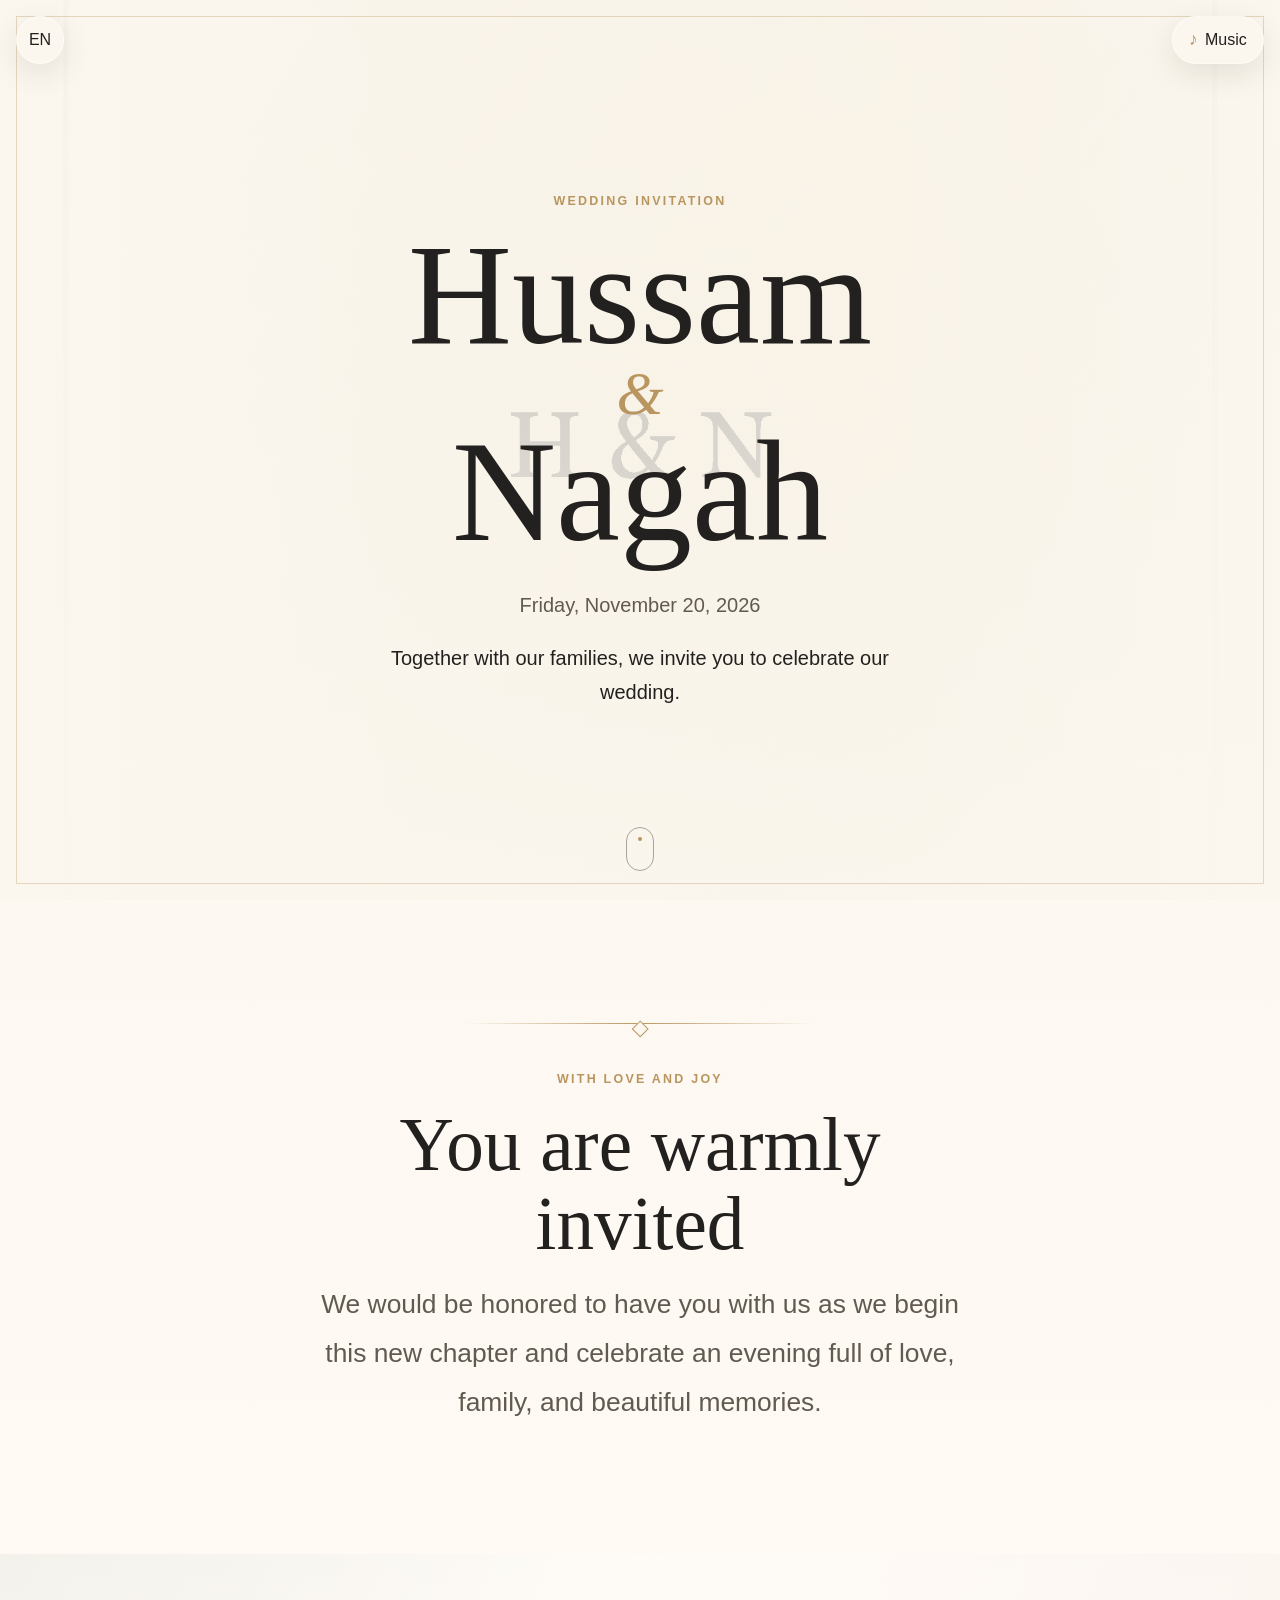
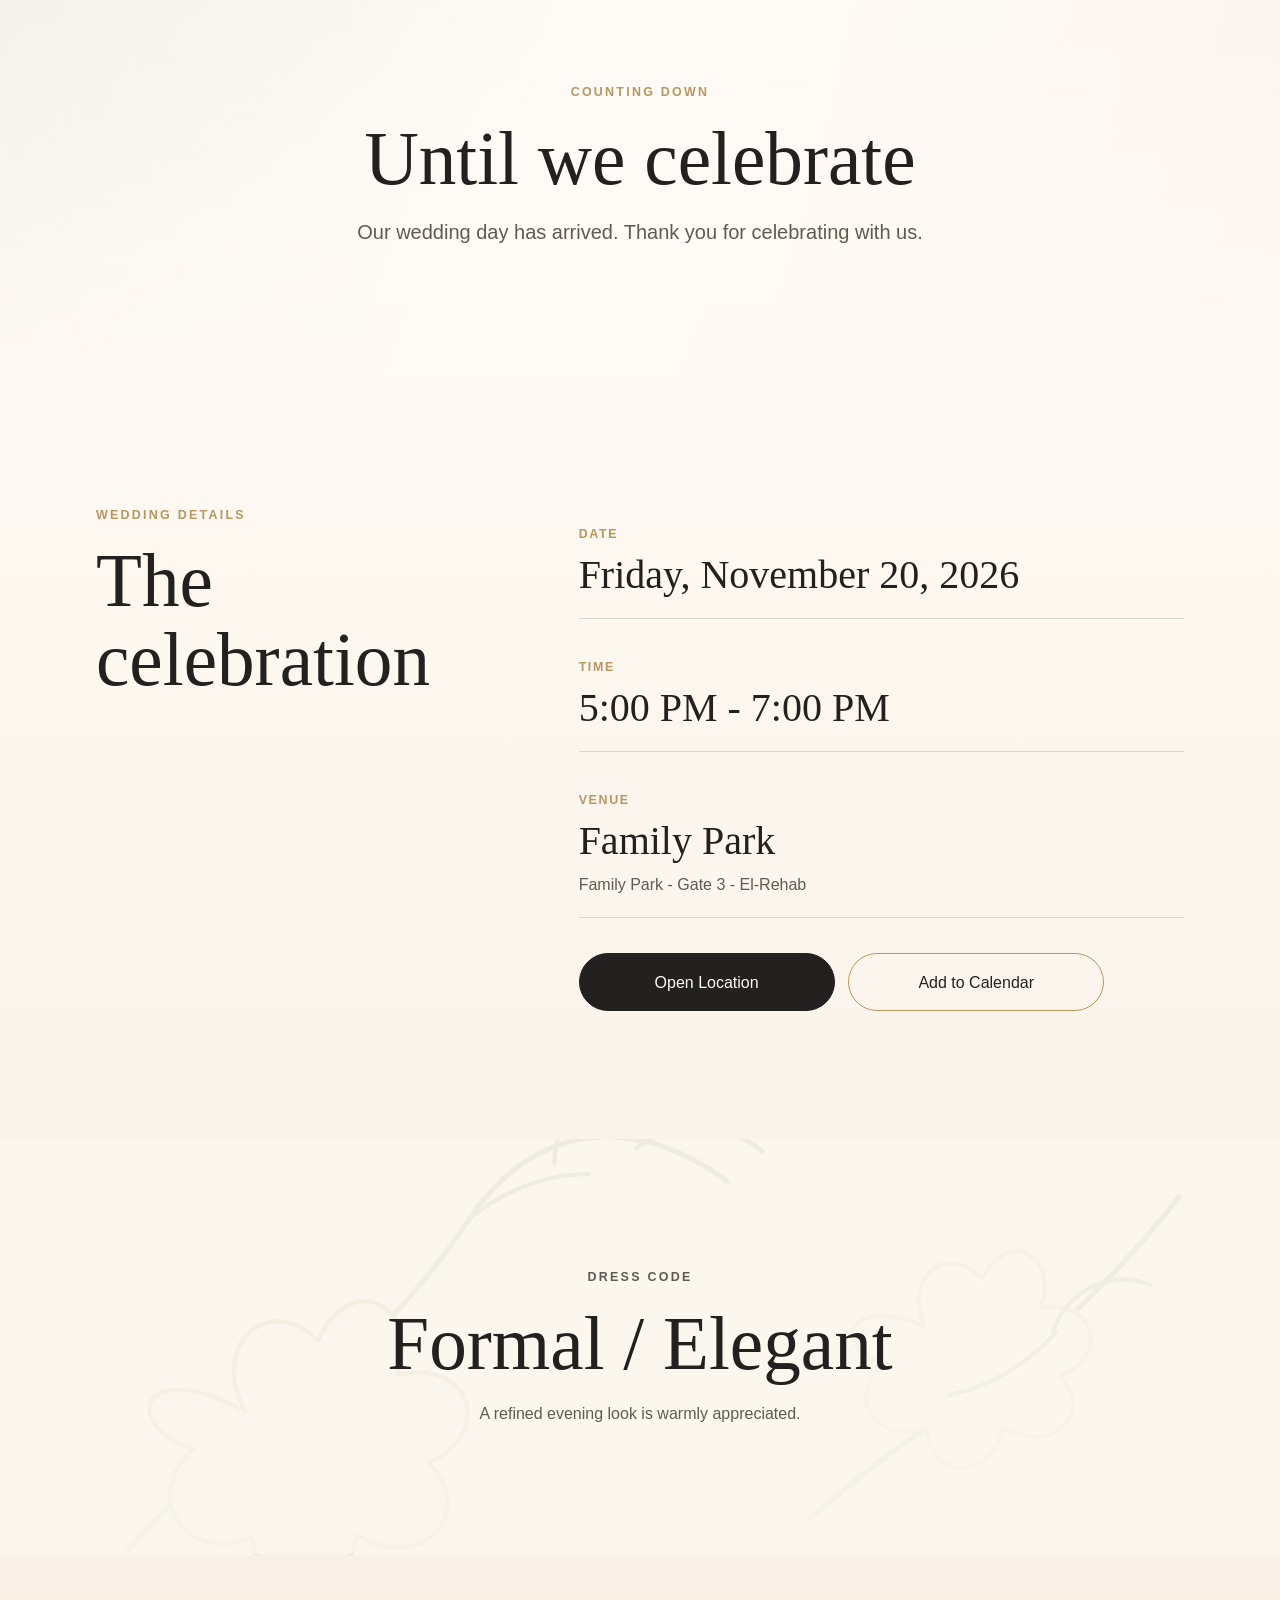
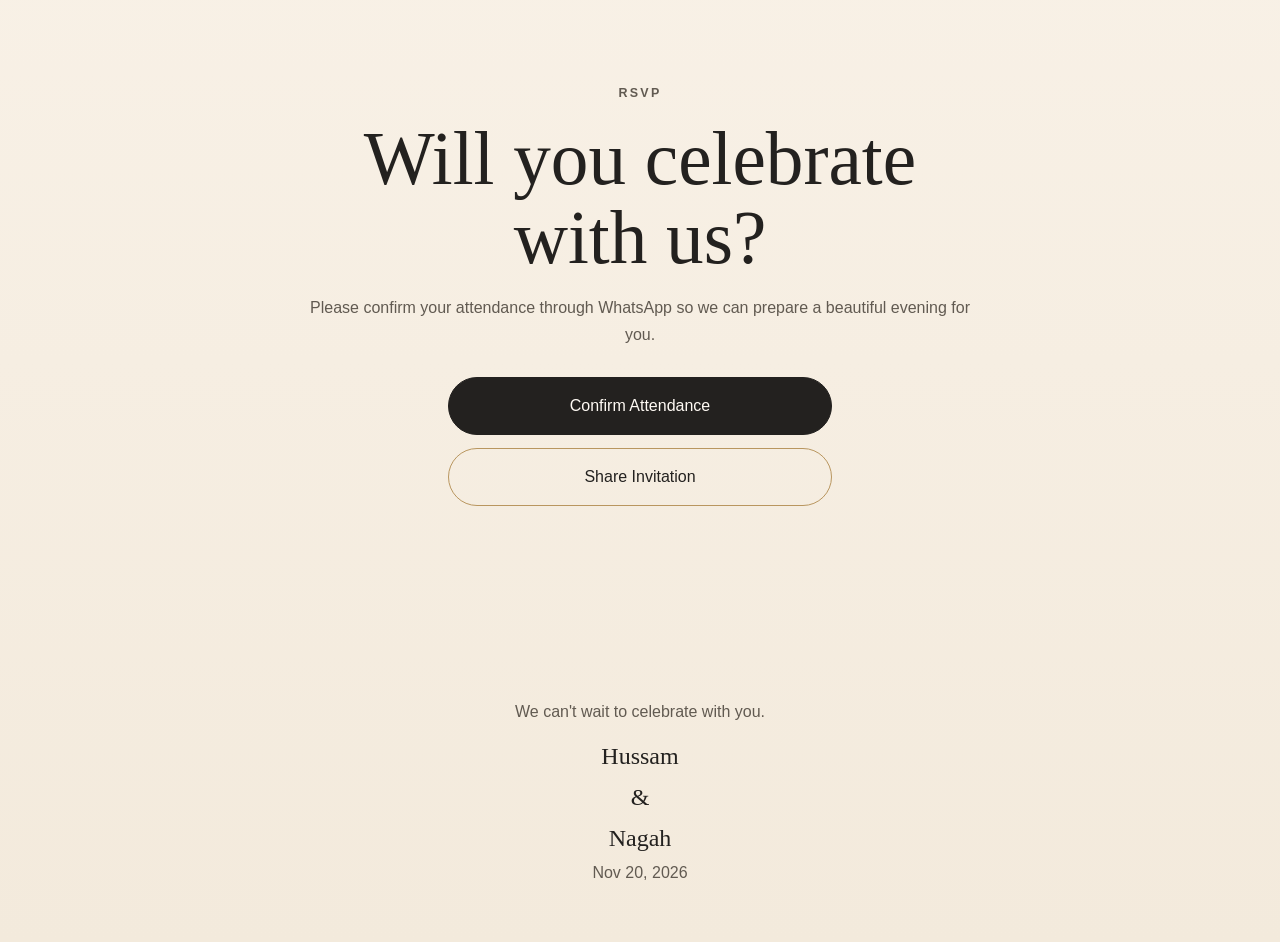
==== classic/index.html @ 56cccf3a "theme merge" ====
<!doctype html>
<html lang="en" dir="ltr">
  <head>
    <meta charset="utf-8" />
    <meta name="viewport" content="width=device-width, initial-scale=1" />
    <title>Hussam & Bride Name | Wedding Invitation</title>
    <meta
      name="description"
      content="Together with their families, Hussam and Bride Name invite you to celebrate their wedding."
    />
    <link rel="canonical" href="https://hussamhamdy.github.io/Wedding/classic/" />
    <meta name="theme-color" content="#f6efe3" />

    <meta property="og:type" content="website" />
    <meta property="og:title" content="Hussam & Bride Name | Wedding Invitation" />
    <meta
      property="og:description"
      content="Together with their families, Hussam and Bride Name invite you to celebrate their wedding."
    />
    <meta property="og:image" content="assets/images/share-preview.jpg" />
    <meta property="og:url" content="https://hussamhamdy.github.io/Wedding/classic/" />

    <link rel="icon" href="favicon/favicon.svg" type="image/svg+xml" />
    <link rel="apple-touch-icon" href="favicon/apple-touch-icon.svg" />
    <link rel="preload" as="image" href="assets/images/hero-placeholder.jpg" />
    <link rel="stylesheet" href="style.css?v=20261009-2" />
  </head>
  <body>
    <a class="skip-link" href="#invitation">Skip to invitation</a>

    <header class="topbar" aria-label="Wedding invitation controls">
      <button class="language-toggle" id="languageToggle" type="button" aria-label="Switch language">
        <span data-label="language-current">EN</span>
      </button>
      <button class="music-toggle" id="musicToggle" type="button" aria-label="Toggle music" hidden>
        <span class="music-icon" aria-hidden="true">♪</span>
        <span data-i18n="musicOff">Music</span>
      </button>
    </header>

    <main>
      <section class="hero section-panel" id="home" aria-labelledby="hero-title">
        <div class="hero-media" aria-hidden="true"></div>
        <div class="hero-inner reveal">
          <p class="eyebrow" data-i18n="heroEyebrow">Wedding Invitation</p>
          <h1 class="couple-names" id="hero-title">
            <span data-config="groomName">Hussam</span>
            <span class="ampersand">&amp;</span>
            <span data-config="brideName">Bride Name</span>
          </h1>
          <p class="hero-date" data-config="displayDate">Saturday, November 21, 2026</p>
          <p class="hero-copy" data-i18n="heroCopy">
            Together with our families, we invite you to celebrate our wedding.
          </p>
        </div>
        <a class="scroll-indicator" href="#invitation" aria-label="Scroll to invitation">
          <span></span>
        </a>
      </section>

      <section class="invitation section-panel" id="invitation" aria-labelledby="invitation-title">
        <div class="ornament" aria-hidden="true"></div>
        <div class="content-narrow reveal">
          <p class="eyebrow" data-i18n="invitationEyebrow">With love and joy</p>
          <h2 id="invitation-title" data-i18n="invitationTitle">You are warmly invited</h2>
          <p class="invitation-text" data-i18n="invitationMessage">
            We would be honored to have you with us as we begin this new chapter and celebrate an evening full of love, family, and beautiful memories.
          </p>
        </div>
      </section>

      <section class="countdown section-panel" aria-labelledby="countdown-title">
        <div class="content-wide reveal">
          <p class="eyebrow" data-i18n="countdownEyebrow">Counting down</p>
          <h2 id="countdown-title" data-i18n="countdownTitle">Until we celebrate</h2>
          <div class="countdown-grid" id="countdownGrid" role="timer" aria-live="polite">
            <div class="countdown-item">
              <strong data-countdown="days">00</strong>
              <span data-i18n="days">Days</span>
            </div>
            <div class="countdown-item">
              <strong data-countdown="hours">00</strong>
              <span data-i18n="hours">Hours</span>
            </div>
            <div class="countdown-item">
              <strong data-countdown="minutes">00</strong>
              <span data-i18n="minutes">Minutes</span>
            </div>
            <div class="countdown-item">
              <strong data-countdown="seconds">00</strong>
              <span data-i18n="seconds">Seconds</span>
            </div>
          </div>
          <p class="passed-message" id="passedMessage" data-i18n="passedMessage" hidden>
            Our wedding day has arrived. Thank you for celebrating with us.
          </p>
        </div>
      </section>

      <section class="details section-panel" aria-labelledby="details-title">
        <div class="content-wide details-layout reveal">
          <div>
            <p class="eyebrow" data-i18n="detailsEyebrow">Wedding details</p>
            <h2 id="details-title" data-i18n="detailsTitle">The celebration</h2>
          </div>
          <div class="detail-list">
            <article class="detail-block">
              <span data-i18n="dateLabel">Date</span>
              <strong data-config="detailDate">Saturday, November 21, 2026</strong>
            </article>
            <article class="detail-block">
              <span data-i18n="timeLabel">Time</span>
              <strong data-config="detailTime">7:00 PM - 11:59 PM</strong>
            </article>
            <article class="detail-block">
              <span data-i18n="venueLabel">Venue</span>
              <strong data-config="venueName">Venue Name</strong>
              <em data-config="venueAddress">Venue Address</em>
            </article>
          </div>
          <div class="action-row">
            <a class="button primary" id="locationButton" href="#" target="_blank" rel="noopener">
              <span data-i18n="openLocation">Open Location</span>
            </a>
            <button class="button secondary" id="calendarButton" type="button">
              <span data-i18n="addCalendar">Add to Calendar</span>
            </button>
          </div>
        </div>
      </section>

      <section class="dress section-panel" id="dressCodeSection" aria-labelledby="dress-title">
        <div class="content-narrow reveal">
          <p class="eyebrow" data-i18n="dressEyebrow">Dress code</p>
          <h2 id="dress-title" data-config="dressCodeTitle">Formal / Elegant</h2>
          <p data-i18n="dressNote">A refined evening look is warmly appreciated.</p>
        </div>
      </section>

      <section class="rsvp section-panel" aria-labelledby="rsvp-title">
        <div class="content-narrow reveal">
          <p class="eyebrow" data-i18n="rsvpEyebrow">RSVP</p>
          <h2 id="rsvp-title" data-i18n="rsvpTitle">Will you celebrate with us?</h2>
          <p data-i18n="rsvpCopy">
            Please confirm your attendance through WhatsApp so we can prepare a beautiful evening for you.
          </p>
          <a class="button primary rsvp-button" id="rsvpButton" href="#" target="_blank" rel="noopener">
            <span data-i18n="confirmAttendance">Confirm Attendance</span>
          </a>
          <button class="button secondary share-button" id="shareButton" type="button">
            <span data-i18n="shareInvitation">Share Invitation</span>
          </button>
        </div>
      </section>
    </main>

    <footer class="footer">
      <p data-i18n="footerMessage">We can't wait to celebrate with you.</p>
      <strong>
        <span data-config="groomName">Hussam</span>
        <span>&amp;</span>
        <span data-config="brideName">Bride Name</span>
      </strong>
      <span data-config="shortDate">21 Nov 2026</span>
    </footer>

    <audio id="backgroundMusic" preload="auto" loop></audio>
    <script src="script.js?v=20261009-3"></script>
  </body>
</html>
---- classic/style.css ----
:root {
  --ivory: #fbf7ef;
  --warm: #f3eadc;
  --champagne: #b9965f;
  --champagne-soft: #dcc79d;
  --charcoal: #23211f;
  --ink-soft: #615a51;
  --sage: #8d9a81;
  --rose: #d9b6aa;
  --line: rgba(74, 61, 44, 0.18);
  --shadow: 0 20px 60px rgba(39, 31, 24, 0.12);
  --serif: Georgia, "Times New Roman", serif;
  --sans: "Segoe UI", Tahoma, Arial, sans-serif;
  --arabic: Tahoma, "Segoe UI", Arial, sans-serif;
}

* {
  box-sizing: border-box;
}

[hidden] {
  display: none !important;
}

html {
  scroll-behavior: smooth;
}

body {
  margin: 0;
  min-width: 320px;
  background:
    radial-gradient(circle at 18% 0%, rgba(217, 182, 170, 0.26), transparent 34rem),
    linear-gradient(180deg, var(--ivory), #fffaf4 44%, var(--warm));
  color: var(--charcoal);
  font-family: var(--sans);
  line-height: 1.7;
  text-rendering: optimizeLegibility;
}

body[dir="rtl"] {
  font-family: var(--arabic);
}

body[dir="rtl"] .couple-names,
body[dir="rtl"] h2 {
  font-family: var(--arabic);
  letter-spacing: 0;
}

img {
  display: block;
  max-width: 100%;
}

button,
a {
  -webkit-tap-highlight-color: transparent;
}

button {
  font: inherit;
}

a {
  color: inherit;
}

:focus-visible {
  outline: 3px solid rgba(185, 150, 95, 0.55);
  outline-offset: 4px;
}

.skip-link {
  position: fixed;
  inset-inline-start: 1rem;
  top: 1rem;
  z-index: 20;
  transform: translateY(-150%);
  border-radius: 999px;
  background: var(--charcoal);
  color: #fff;
  padding: 0.7rem 1rem;
  text-decoration: none;
  transition: transform 180ms ease;
}

.skip-link:focus {
  transform: translateY(0);
}

.topbar {
  position: fixed;
  z-index: 10;
  inset: 1rem 1rem auto;
  display: flex;
  justify-content: space-between;
  pointer-events: none;
}

.language-toggle,
.music-toggle {
  pointer-events: auto;
  min-width: 48px;
  min-height: 48px;
  border: 1px solid rgba(255, 255, 255, 0.5);
  border-radius: 999px;
  background: rgba(251, 247, 239, 0.78);
  color: var(--charcoal);
  box-shadow: 0 10px 30px rgba(39, 31, 24, 0.1);
  backdrop-filter: blur(16px);
  cursor: pointer;
}

.music-toggle {
  display: inline-flex;
  align-items: center;
  gap: 0.45rem;
  padding: 0 1rem;
}

.music-icon {
  color: var(--champagne);
  font-size: 1.1rem;
}

.section-panel {
  position: relative;
  padding: clamp(4.5rem, 12vw, 8rem) 1.25rem;
  overflow: hidden;
}

.content-narrow,
.content-wide,
.hero-inner {
  position: relative;
  z-index: 1;
  width: min(100%, 42rem);
  margin-inline: auto;
}

.content-wide {
  width: min(100%, 68rem);
}

.hero {
  min-height: 100svh;
  display: grid;
  place-items: center;
  text-align: center;
  isolation: isolate;
}

.hero::after {
  content: "";
  position: absolute;
  inset: 1rem;
  border: 1px solid rgba(185, 150, 95, 0.34);
  pointer-events: none;
}

.hero-media {
  position: absolute;
  inset: 0;
  z-index: -2;
  background-image:
    linear-gradient(180deg, rgba(251, 247, 239, 0.72), rgba(251, 247, 239, 0.94)),
    url("assets/images/hero-placeholder.jpg");
  background-position: center;
  background-size: cover;
  transform: scale(1.02);
}

.hero-media::after {
  content: "";
  position: absolute;
  inset: 0;
  background:
    linear-gradient(90deg, rgba(251, 247, 239, 0.84), transparent 32%, transparent 68%, rgba(251, 247, 239, 0.84)),
    radial-gradient(circle at center, transparent, rgba(251, 247, 239, 0.58));
}

.eyebrow {
  margin: 0 0 1rem;
  color: var(--champagne);
  font-size: 0.78rem;
  font-weight: 700;
  letter-spacing: 0.18em;
  text-transform: uppercase;
}

body[dir="rtl"] .eyebrow {
  letter-spacing: 0;
}

.couple-names {
  margin: 0;
  font-family: var(--serif);
  font-size: clamp(4rem, 18vw, 9rem);
  font-weight: 400;
  line-height: 0.92;
}

.couple-names span {
  display: block;
}

.ampersand {
  margin: 0.3rem 0;
  color: var(--champagne);
  font-size: 0.42em;
  font-style: italic;
}

.hero-date {
  margin: 1.8rem 0 0;
  color: var(--ink-soft);
  font-size: clamp(1rem, 3vw, 1.25rem);
}

.hero-copy {
  width: min(100%, 34rem);
  margin: 1.2rem auto 0;
  font-size: clamp(1rem, 3.5vw, 1.25rem);
}

.scroll-indicator {
  position: absolute;
  bottom: 1.8rem;
  left: 50%;
  width: 28px;
  height: 44px;
  margin-left: -14px;
  border: 1px solid rgba(35, 33, 31, 0.38);
  border-radius: 999px;
}

.scroll-indicator span {
  position: absolute;
  top: 9px;
  left: 50%;
  width: 4px;
  height: 4px;
  margin-left: -2px;
  border-radius: 50%;
  background: var(--champagne);
  animation: scrollPulse 1.8s ease-in-out infinite;
}

h2 {
  margin: 0;
  font-family: var(--serif);
  font-size: clamp(2.2rem, 9vw, 4.7rem);
  font-weight: 400;
  line-height: 1.05;
}

p {
  margin: 1rem 0 0;
}

.invitation {
  text-align: center;
}

.invitation-text {
  color: var(--ink-soft);
  font-size: clamp(1.18rem, 4vw, 1.65rem);
  line-height: 1.85;
}

.ornament {
  width: min(22rem, 72vw);
  height: 1px;
  margin: 0 auto 2.8rem;
  background: linear-gradient(90deg, transparent, var(--champagne), transparent);
}

.ornament::before {
  content: "";
  display: block;
  width: 0.65rem;
  height: 0.65rem;
  margin: -0.32rem auto 0;
  border: 1px solid var(--champagne);
  background: var(--ivory);
  transform: rotate(45deg);
}

.countdown {
  background:
    linear-gradient(180deg, rgba(255, 255, 255, 0.34), rgba(255, 250, 244, 0.86)),
    linear-gradient(110deg, rgba(141, 154, 129, 0.16), transparent 45%, rgba(217, 182, 170, 0.16));
  text-align: center;
}

.countdown-grid {
  display: grid;
  grid-template-columns: repeat(2, minmax(0, 1fr));
  gap: 0.75rem;
  margin-top: 2rem;
}

.countdown-item {
  min-height: 7.5rem;
  display: grid;
  align-content: center;
  border: 1px solid var(--line);
  background: rgba(255, 252, 247, 0.62);
  box-shadow: var(--shadow);
}

.countdown-item strong {
  font-family: var(--serif);
  font-size: clamp(2.4rem, 11vw, 5rem);
  font-weight: 400;
  line-height: 1;
}

.countdown-item span {
  color: var(--ink-soft);
  font-size: 0.78rem;
  font-weight: 700;
  letter-spacing: 0.14em;
  text-transform: uppercase;
}

.passed-message {
  color: var(--ink-soft);
  font-size: 1.25rem;
}

.details-layout {
  display: grid;
  gap: 2.2rem;
}

.detail-list {
  display: grid;
  gap: 1.2rem;
}

.detail-block {
  padding-block: 1.2rem;
  border-bottom: 1px solid var(--line);
}

.detail-block span {
  display: block;
  color: var(--champagne);
  font-size: 0.78rem;
  font-weight: 700;
  letter-spacing: 0.13em;
  text-transform: uppercase;
}

.detail-block strong,
.detail-block em {
  display: block;
  margin-top: 0.35rem;
}

.detail-block strong {
  font-family: var(--serif);
  font-size: clamp(1.55rem, 6vw, 2.5rem);
  font-weight: 400;
  line-height: 1.2;
}

.detail-block em {
  color: var(--ink-soft);
  font-style: normal;
}

.action-row {
  display: grid;
  gap: 0.85rem;
}

.button {
  min-height: 54px;
  display: inline-flex;
  align-items: center;
  justify-content: center;
  border: 1px solid var(--champagne);
  border-radius: 999px;
  padding: 0.9rem 1.25rem;
  text-decoration: none;
  transition:
    transform 180ms ease,
    background-color 180ms ease,
    color 180ms ease,
    border-color 180ms ease;
  cursor: pointer;
}

.button:hover {
  transform: translateY(-2px);
}

.button.primary {
  background: var(--charcoal);
  border-color: var(--charcoal);
  color: #fffaf4;
}

.button.secondary {
  background: transparent;
  color: var(--charcoal);
}

.rsvp {
  text-align: center;
}

.dress {
  background:
    linear-gradient(180deg, rgba(251, 247, 239, 0.78), rgba(251, 247, 239, 0.92)),
    url("assets/images/floral-detail.svg");
  background-position: center;
  background-size: cover;
  text-align: center;
}

.dress p,
.rsvp p {
  color: var(--ink-soft);
}

.rsvp-button {
  margin-top: 1.8rem;
  width: min(100%, 24rem);
}

.share-button {
  width: min(100%, 24rem);
  margin-top: 0.8rem;
  background: rgba(255, 250, 244, 0.58);
}

.footer {
  padding: 3rem 1.25rem 3.5rem;
  color: var(--ink-soft);
  text-align: center;
}

.footer strong,
.footer span {
  display: block;
}

.footer strong {
  margin-top: 0.7rem;
  color: var(--charcoal);
  font-family: var(--serif);
  font-size: 1.5rem;
  font-weight: 400;
}

.reveal {
  opacity: 0;
  transform: translateY(22px);
  transition: opacity 700ms ease, transform 700ms ease;
}

.reveal.is-visible {
  opacity: 1;
  transform: translateY(0);
}

@keyframes scrollPulse {
  0%,
  100% {
    transform: translateY(0);
    opacity: 0.45;
  }

  50% {
    transform: translateY(14px);
    opacity: 1;
  }
}

@media (min-width: 560px) {
  .countdown-grid {
    grid-template-columns: repeat(4, minmax(0, 1fr));
  }

  .action-row {
    grid-template-columns: repeat(2, minmax(0, 16rem));
  }

}

@media (min-width: 860px) {
  .details-layout {
    grid-template-columns: 0.85fr 1.15fr;
    align-items: start;
  }

  .details-layout .action-row {
    grid-column: 2;
  }

}

@media (prefers-reduced-motion: reduce) {
  *,
  *::before,
  *::after {
    scroll-behavior: auto !important;
    animation-duration: 0.001ms !important;
    animation-iteration-count: 1 !important;
    transition-duration: 0.001ms !important;
  }

  .reveal {
    opacity: 1;
    transform: none;
  }
}
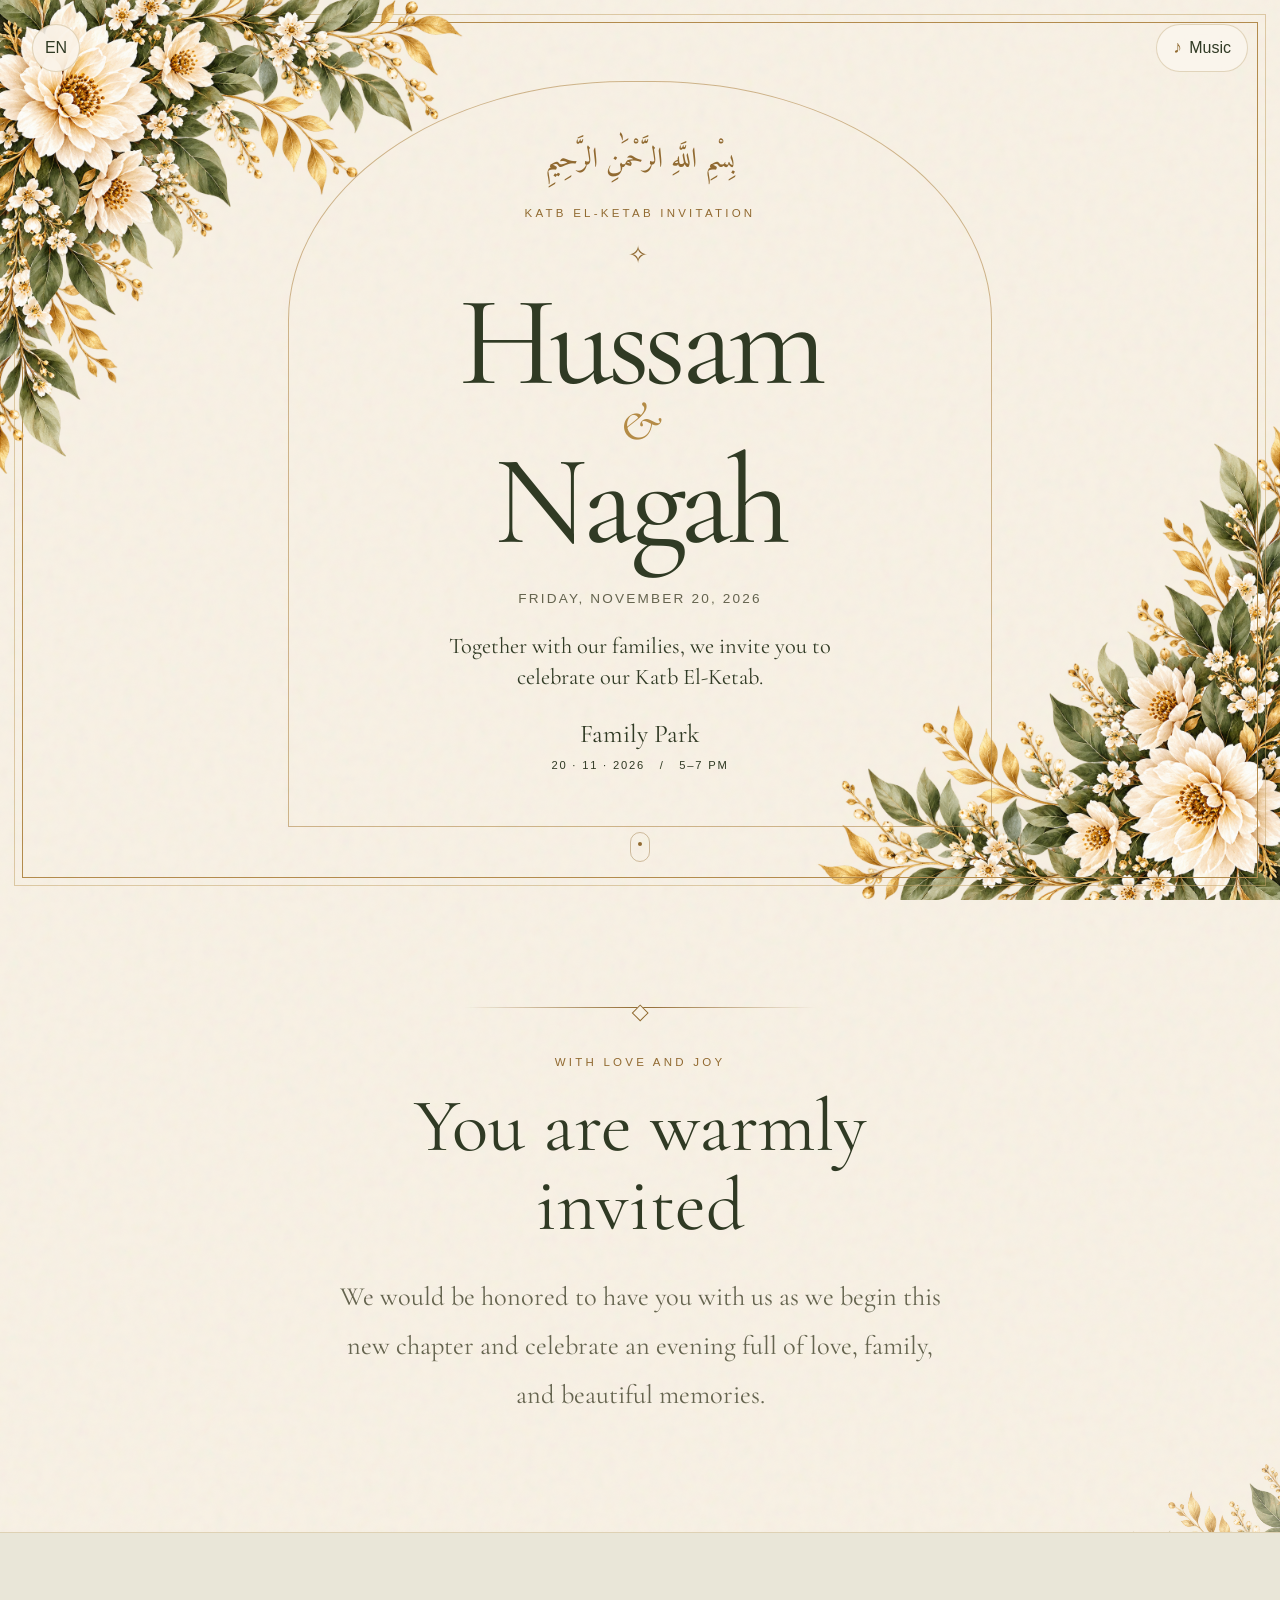
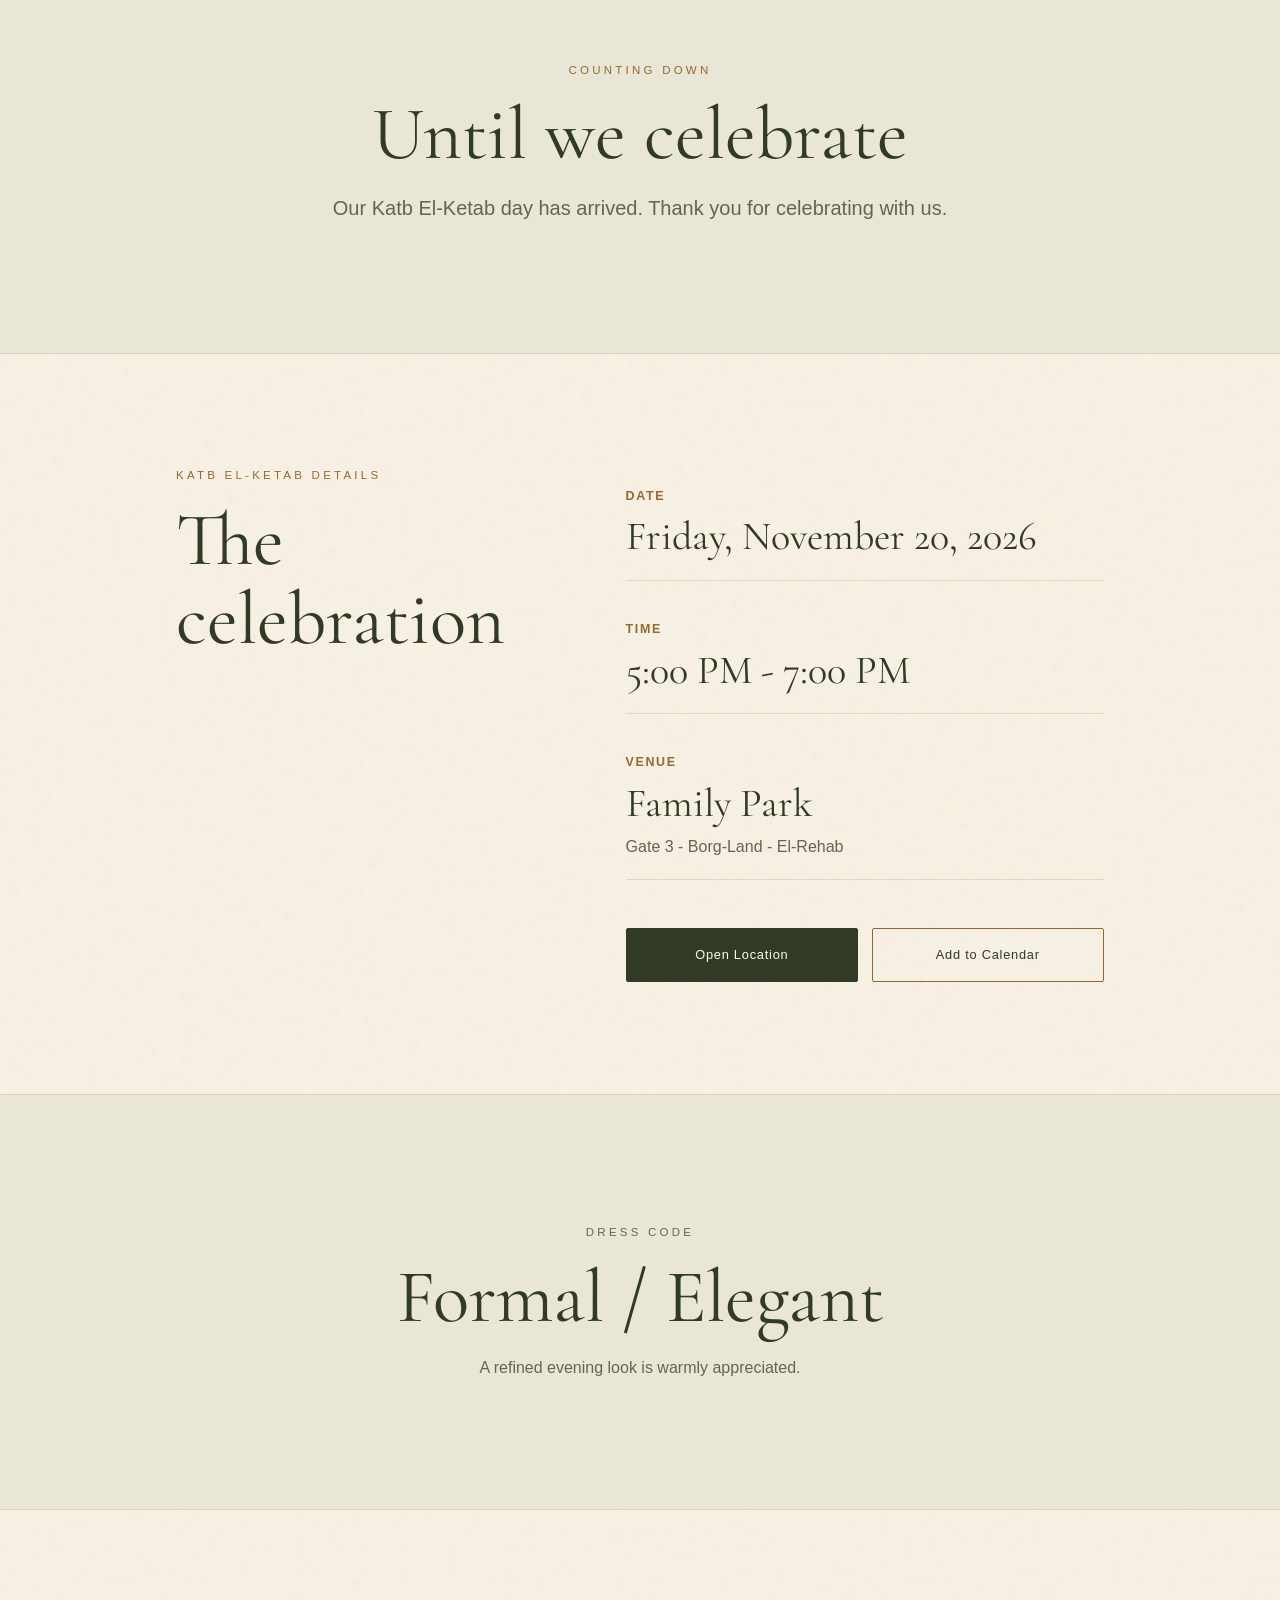
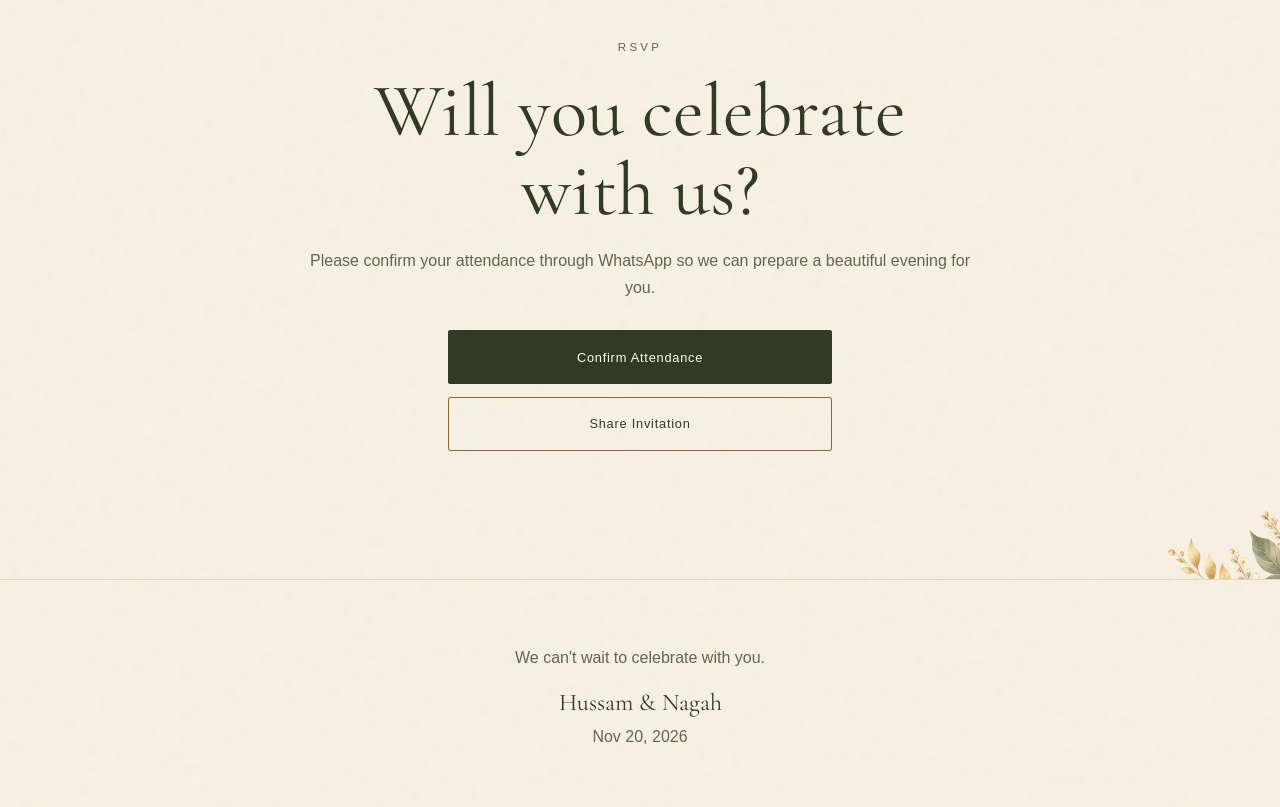
==== commit 038d5837: "new" ====
--- a/classic/index.html
+++ b/classic/index.html
@@ -3,32 +3,38 @@
   <head>
     <meta charset="utf-8" />
     <meta name="viewport" content="width=device-width, initial-scale=1" />
-    <title>Hussam & Bride Name | Wedding Invitation</title>
+    <title>Hussam & Nagah | Katb El-Ketab Invitation</title>
     <meta
       name="description"
-      content="Together with their families, Hussam and Bride Name invite you to celebrate their wedding."
+      content="Together with their families, Hussam and Nagah invite you to celebrate their Katb El-Ketab."
     />
     <link rel="canonical" href="https://hussamhamdy.github.io/Wedding/classic/" />
     <meta name="theme-color" content="#f6efe3" />
 
     <meta property="og:type" content="website" />
-    <meta property="og:title" content="Hussam & Bride Name | Wedding Invitation" />
+    <meta property="og:title" content="Hussam & Nagah | Katb El-Ketab Invitation" />
     <meta
       property="og:description"
-      content="Together with their families, Hussam and Bride Name invite you to celebrate their wedding."
+      content="Together with their families, Hussam and Nagah invite you to celebrate their Katb El-Ketab."
     />
-    <meta property="og:image" content="assets/images/share-preview.jpg" />
+    <meta property="og:image" content="https://hussamhamdy.github.io/Wedding/classic/assets/images/share-preview.jpg" />
+    <meta property="og:image:type" content="image/jpeg" />
+    <meta property="og:image:width" content="1200" />
+    <meta property="og:image:height" content="630" />
+    <meta property="og:image:alt" content="Hussam and Nagah's classic Katb El-Ketab invitation" />
     <meta property="og:url" content="https://hussamhamdy.github.io/Wedding/classic/" />
 
     <link rel="icon" href="favicon/favicon.svg" type="image/svg+xml" />
     <link rel="apple-touch-icon" href="favicon/apple-touch-icon.svg" />
     <link rel="preload" as="image" href="assets/images/hero-placeholder.jpg" />
     <link rel="stylesheet" href="style.css?v=20261009-2" />
+    <link rel="stylesheet" href="botanical.css?v=20261030" />
+    <script src="botanical.js?v=20261030" defer></script>
   </head>
   <body>
     <a class="skip-link" href="#invitation">Skip to invitation</a>
 
-    <header class="topbar" aria-label="Wedding invitation controls">
+    <header class="topbar" aria-label="Katb El-Ketab invitation controls">
       <button class="language-toggle" id="languageToggle" type="button" aria-label="Switch language">
         <span data-label="language-current">EN</span>
       </button>
@@ -42,7 +48,8 @@
       <section class="hero section-panel" id="home" aria-labelledby="hero-title">
         <div class="hero-media" aria-hidden="true"></div>
         <div class="hero-inner reveal">
-          <p class="eyebrow" data-i18n="heroEyebrow">Wedding Invitation</p>
+          <p class="blessing" lang="ar" dir="rtl">بِسْمِ اللَّهِ الرَّحْمَٰنِ الرَّحِيمِ</p>
+          <p class="eyebrow" data-i18n="heroEyebrow">Katb El-Ketab Invitation</p>
           <h1 class="couple-names" id="hero-title">
             <span data-config="groomName">Hussam</span>
             <span class="ampersand">&amp;</span>
@@ -50,8 +57,9 @@
           </h1>
           <p class="hero-date" data-config="displayDate">Saturday, November 21, 2026</p>
           <p class="hero-copy" data-i18n="heroCopy">
-            Together with our families, we invite you to celebrate our wedding.
+            Together with our families, we invite you to celebrate our Katb El-Ketab.
           </p>
+          <a class="hero-venue" href="#details-title">Family Park <span>20 · 11 · 2026 &nbsp; / &nbsp; 5–7 PM</span></a>
         </div>
         <a class="scroll-indicator" href="#invitation" aria-label="Scroll to invitation">
           <span></span>
@@ -92,7 +100,7 @@
             </div>
           </div>
           <p class="passed-message" id="passedMessage" data-i18n="passedMessage" hidden>
-            Our wedding day has arrived. Thank you for celebrating with us.
+            Our Katb El-Ketab day has arrived. Thank you for celebrating with us.
           </p>
         </div>
       </section>
@@ -100,7 +108,7 @@
       <section class="details section-panel" aria-labelledby="details-title">
         <div class="content-wide details-layout reveal">
           <div>
-            <p class="eyebrow" data-i18n="detailsEyebrow">Wedding details</p>
+            <p class="eyebrow" data-i18n="detailsEyebrow">Katb El-Ketab details</p>
             <h2 id="details-title" data-i18n="detailsTitle">The celebration</h2>
           </div>
           <div class="detail-list">
@@ -165,6 +173,6 @@
     </footer>
 
     <audio id="backgroundMusic" preload="auto" loop></audio>
-    <script src="script.js?v=20261009-3"></script>
+    <script src="script.js?v=20261027-1"></script>
   </body>
 </html>
--- a/classic/botanical.css
+++ b/classic/botanical.css
@@ -0,0 +1,74 @@
+@import url('https://fonts.googleapis.com/css2?family=Amiri:wght@400;700&family=Cormorant+Garamond:ital,wght@0,400;0,500;1,400&display=swap');
+:root { --ivory:#f8f1e4; --warm:#eee3cf; --charcoal:#303a24; --ink-soft:#65644f; --champagne:#916a31; --champagne-soft:#c6a66c; --serif:'Cormorant Garamond',Georgia,serif; --arabic:'Amiri',Tahoma,serif; --line:#c6a66c55; }
+body { background-color:var(--ivory); background-image: url("data:image/svg+xml,%3Csvg viewBox='0 0 180 180' xmlns='http://www.w3.org/2000/svg'%3E%3Cfilter id='n'%3E%3CfeTurbulence type='fractalNoise' baseFrequency='.62' numOctaves='3' stitchTiles='stitch'/%3E%3C/filter%3E%3Cpath fill='%23916a31' opacity='.055' filter='url(%23n)' d='M0 0h180v180H0z'/%3E%3C/svg%3E"); }
+.topbar { inset:1.5rem 2rem auto; }
+.language-toggle,.music-toggle { border-color:#bca27166; color:#303a24; box-shadow:none; }
+.hero { min-height:100svh; padding:6rem 1.5rem 5rem; }
+.hero-media { background:none; transform:none; z-index:-1; }
+.hero-media::after { background:none; }
+.hero::before,.hero-media::before { content:''; position:absolute; background:url('assets/images/botanical-corner.png') top left / contain no-repeat; width:clamp(280px,39vw,650px); aspect-ratio:1; pointer-events:none; }
+.hero::before { top:-25px; left:-35px; z-index:2; }
+.hero-media::before { bottom:-25px; right:-35px; transform:rotate(180deg); }
+.hero::after { inset:22px; border:1px solid #b38b4d; outline:1px solid #c6a66c88; outline-offset:7px; z-index:-1; }
+.hero-inner { width:min(100%,48rem); padding:2.5rem 2rem; }
+.hero-inner::before { content:''; position:absolute; inset:-1.5rem 2rem -1rem; border:1px solid #b38b4d99; border-radius:48% 48% 0 0 / 32% 32% 0 0; z-index:-1; }
+.blessing { font-family:var(--arabic); font-size:1.75rem; color:var(--champagne); margin:0 0 1.25rem; }
+.eyebrow { font-size:.72rem; letter-spacing:.28em; font-weight:500; }
+.hero .eyebrow::after { content:'✧'; display:block; font-size:1.5rem; margin:.7rem 0 1rem; }
+.couple-names { font-size:clamp(5rem,10vw,9rem); line-height:.79; letter-spacing:-.045em; }
+.ampersand { margin:.45rem 0; font-size:.43em; letter-spacing:0; color:#b48b45; }
+.hero-date { font-size:.85rem; letter-spacing:.16em; text-transform:uppercase; margin-top:2.2rem; }
+.hero-copy { font-family:var(--serif); font-size:1.4rem; max-width:25rem; line-height:1.4; }
+.hero-venue { display:block; text-decoration:none; font:1.6rem var(--serif); margin:1.6rem auto 0; }
+.hero-venue span { display:block; font:.7rem 'Segoe UI',sans-serif; letter-spacing:.16em; margin-top:.65rem; }
+.scroll-indicator { height:30px; width:20px; margin-left:-10px; bottom:2.4rem; border-color:#916a3166; }
+.invitation { padding-block:7rem; }
+.invitation::after,.rsvp::after { content:''; position:absolute; width:320px; aspect-ratio:1; background:url('assets/images/botanical-corner.png') center/contain no-repeat; right:-140px; bottom:-100px; transform:rotate(180deg); opacity:.65; pointer-events:none; }
+.invitation-text { font-family:var(--serif); max-width:38rem; margin:1.7rem auto 0; }
+.countdown { background:#e9e6d8; border-block:1px solid var(--line); }
+.countdown-grid { max-width:46rem; margin:3rem auto 0; gap:0; }
+.countdown-item { border:0; border-inline-end:1px solid var(--line); background:transparent; box-shadow:none; }
+.countdown-item:last-child { border:0; }
+.countdown-item strong { font-size:clamp(3rem,8vw,5rem); }
+.countdown-item span { font-size:.65rem; margin-top:.7rem; }
+.details { padding-block:7rem; }
+.detail-block strong { font-size:2.5rem; }
+.button { border-radius:2px; font-size:.8rem; letter-spacing:.06em; }
+.dress { background:#e9e6d8; border-block:1px solid var(--line); }
+.footer { border-top:1px solid var(--line); }
+.footer strong span { display:inline; }
+body[dir='rtl'] .couple-names { font-weight:700; font-size:clamp(5rem,10vw,8rem); line-height:1.12; }
+body[dir='rtl'] .hero-date { letter-spacing:0; }
+body[dir='rtl'] .hero-copy { font-family:var(--arabic); }
+html[data-design='olive'] .hero { background:#263b2d; color:#f8eedb; }
+html[data-design='olive'] .hero::after { z-index:0; border-color:#c8ac75; }
+html[data-design='olive'] .hero-inner::before { border-radius:50% 50% 0 0; border-color:#c8ac7588; }
+html[data-design='olive'] .hero .eyebrow,html[data-design='olive'] .blessing,html[data-design='olive'] .hero-date { color:#dfc598; }
+html[data-design='olive'] .hero-media { z-index:0; }
+html[data-design='olive'] .hero::before { width:clamp(280px,37vw,600px); }
+html[data-design='olive'] .countdown,html[data-design='olive'] .dress { background:#dce2d3; }
+html[data-design='arabesque'] .hero-inner::before { inset:-.5rem 0; border-radius:50% 50% 3px 3px / 24% 24% 3px 3px; border-style:double; border-width:4px; }
+html[data-design='arabesque'] .hero { background:radial-gradient(ellipse at center,#fffaf0aa,transparent 65%); }
+html[data-design='arabesque'] .hero::before { width:clamp(260px,33vw,520px); }
+html[data-design='arabesque'] .hero-media::before { width:clamp(260px,33vw,520px); }
+html[data-design='arabesque'] .countdown,html[data-design='arabesque'] .dress { background:#efe1c7; }
+@media(min-width:1000px) { .hero-inner { padding-top:2rem; } .details-layout { max-width:58rem; gap:3rem 6rem; } }
+@media(max-width:600px) {
+ .topbar { inset:1rem 1.1rem auto; }
+ .hero { min-height:960px; min-height:max(880px,100svh); padding:8.5rem 1.5rem 6rem; }
+ .hero::before { width:250px; top:-20px; left:-65px; }
+ .hero-media::before { width:245px; right:-60px; bottom:-15px; }
+ .hero-inner { padding:2rem .5rem; }
+ .hero-inner::before { inset:-2rem -.1rem -1.5rem; }
+ .couple-names { font-size:clamp(4.6rem,19vw,7rem); }
+ .blessing { font-size:1.45rem; }
+ .hero-date { font-size:.72rem; letter-spacing:.07em; }
+ .hero-copy { font-size:1.25rem; width:90%; }
+ .hero-venue { font-size:1.5rem; }
+ .hero::after { inset:14px; outline-offset:5px; }
+ .countdown-grid { grid-template-columns:repeat(4,minmax(0,1fr)); }
+ .countdown-item { min-height:6rem; }
+ .countdown-item span { font-size:.56rem; letter-spacing:.04em; }
+ body[dir='rtl'] .couple-names { font-size:5.5rem; }
+ html[data-design='arabesque'] .hero-inner::before { inset:-2rem -.1rem; }
+}
